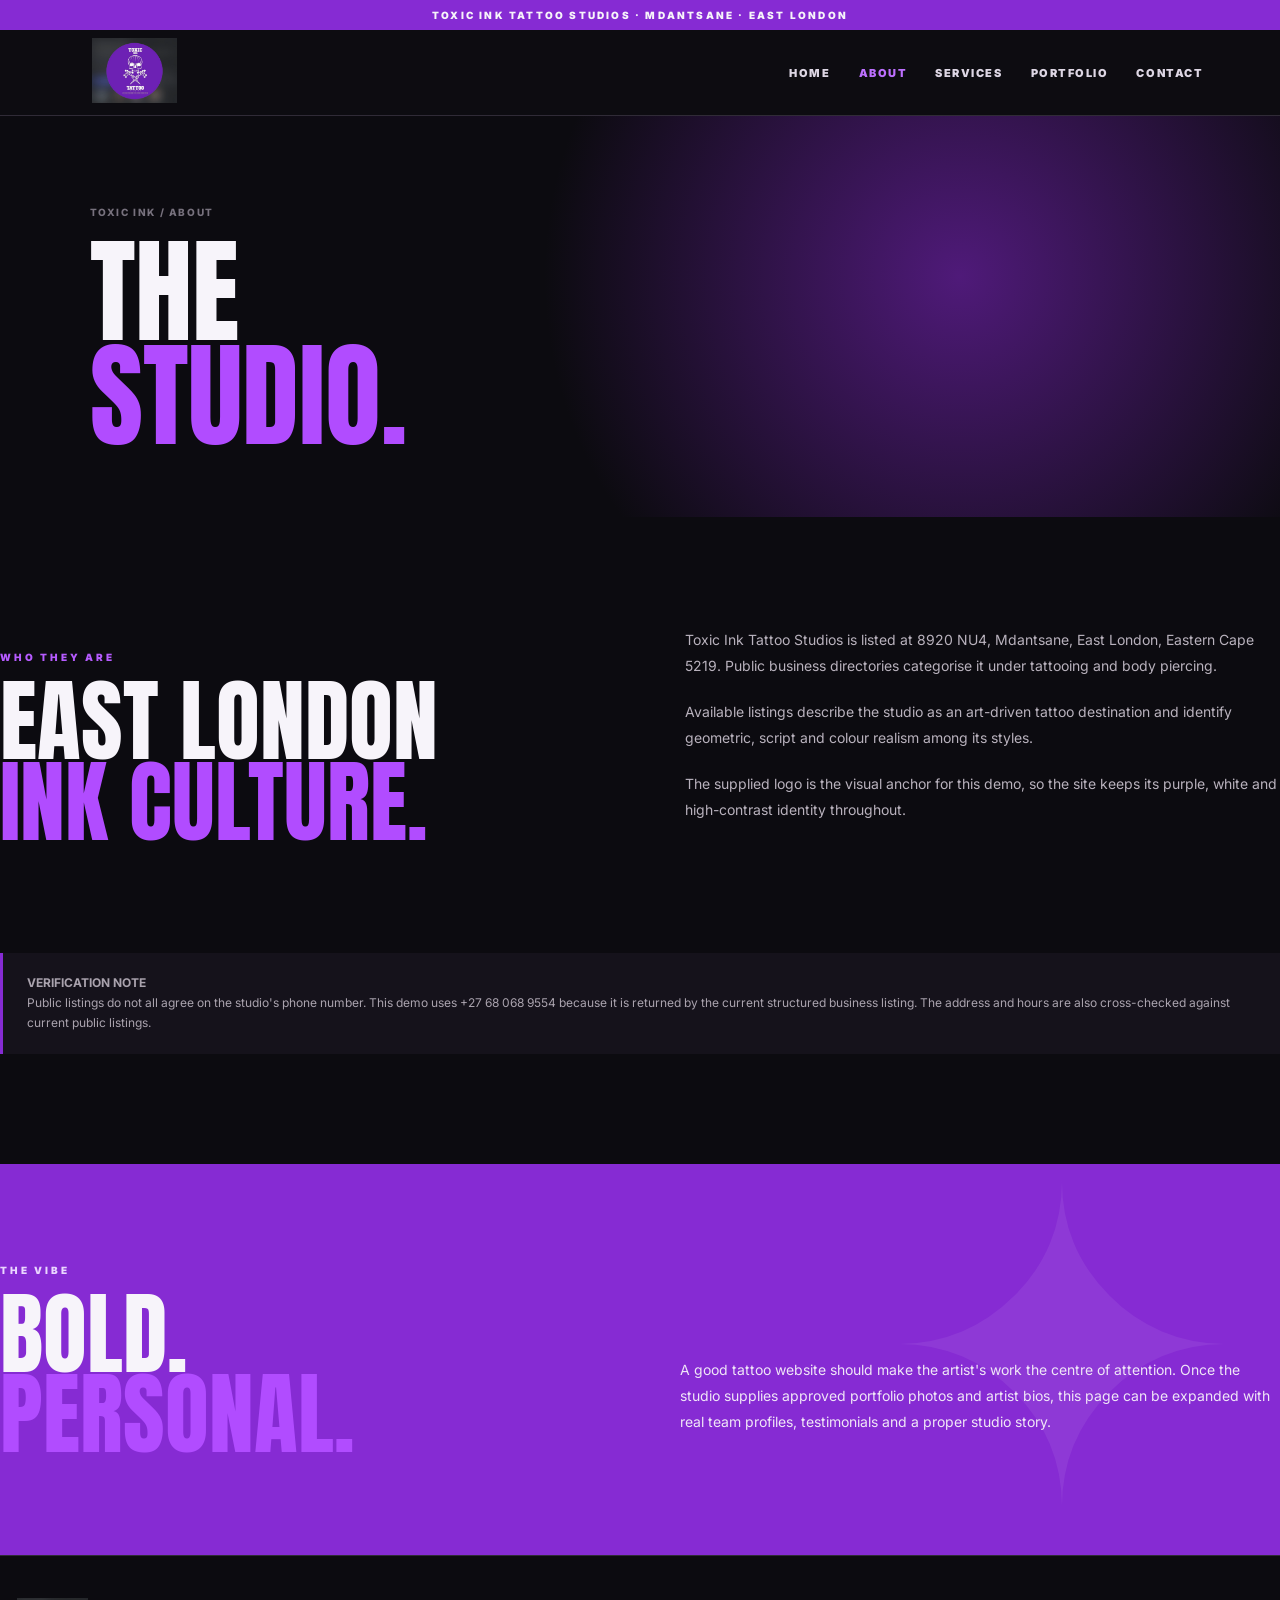
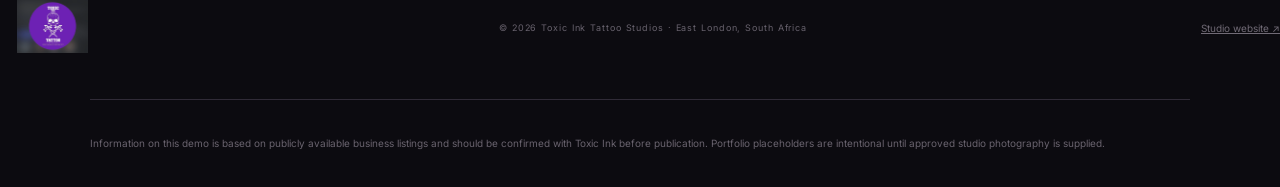
==== about.html @ 0ed1e1fa "Add files via upload" ====
<!doctype html><html lang="en"><head><meta charset="utf-8"><meta name="viewport" content="width=device-width,initial-scale=1"><title>Toxic Ink Tattoo Studios — About</title><meta name="description" content="Toxic Ink Tattoo Studios in Mdantsane, East London, Eastern Cape."><link rel="stylesheet" href="style.css"></head><body>
<div class="topbar">TOXIC INK TATTOO STUDIOS · MDANTSANE · EAST LONDON</div>
<header class="nav"><a href="index.html"><img class="logo" src="assets/toxic-ink-logo.png" alt="Toxic Ink Tattoo Studios"></a><button class="menu" aria-label="Menu">☰</button><nav class="navlinks"><a class="" href="index.html">HOME</a>
<a class="active" href="about.html">ABOUT</a>
<a class="" href="services.html">SERVICES</a>
<a class="" href="portfolio.html">PORTFOLIO</a>
<a class="" href="contact.html">CONTACT</a></nav></header>
<main>
<section class="page-head"><div class="container"><div class="breadcrumbs">TOXIC INK / ABOUT</div><h1 class="title">THE<br><em>STUDIO.</em></h1></div></section>
<section class="section"><div class="split"><div><p class="eyebrow">WHO THEY ARE</p><h2 class="title">EAST LONDON<br><em>INK CULTURE.</em></h2></div><div class="copy"><p>Toxic Ink Tattoo Studios is listed at 8920 NU4, Mdantsane, East London, Eastern Cape 5219. Public business directories categorise it under tattooing and body piercing.</p><p>Available listings describe the studio as an art-driven tattoo destination and identify geometric, script and colour realism among its styles.</p><p>The supplied logo is the visual anchor for this demo, so the site keeps its purple, white and high-contrast identity throughout.</p></div></div></section>
<section class="section" style="padding-top:0"><div class="note"><strong>VERIFICATION NOTE</strong><br>Public listings do not all agree on the studio's phone number. This demo uses +27 68 068 9554 because it is returned by the current structured business listing. The address and hours are also cross-checked against current public listings.</div></section>
<section class="feature"><div class="feature-inner"><div><p class="eyebrow">THE VIBE</p><h2 class="title">BOLD.<br><em>PERSONAL.</em></h2></div><div class="copy"><p>A good tattoo website should make the artist's work the centre of attention. Once the studio supplies approved portfolio photos and artist bios, this page can be expanded with real team profiles, testimonials and a proper studio story.</p></div></div></section>
</main>
<footer class="footer"><a href="index.html"><img src="assets/toxic-ink-logo.png" alt="Toxic Ink Tattoo Studios"></a><p>© 2026 Toxic Ink Tattoo Studios · East London, South Africa</p><a class="small" href="https://toxicinktattoostudios.com/" target="_blank" rel="noopener">Studio website ↗</a></footer>
<div class="container legal">Information on this demo is based on publicly available business listings and should be confirmed with Toxic Ink before publication. Portfolio placeholders are intentional until approved studio photography is supplied.</div>
<script>const b=document.querySelector('.menu'),n=document.querySelector('.navlinks');b.addEventListener('click',()=>n.classList.toggle('open'));</script>
</body></html>
---- style.css ----
@import url('https://fonts.googleapis.com/css2?family=Anton&family=Inter:wght@400;500;600;700;800;900&display=swap');
:root{--bg:#0c0b10;--panel:#15131b;--panel2:#1b1822;--purple:#862bd3;--bright:#b14cff;--white:#f7f4fa;--muted:#a29ca9;--line:#302b37}
*{box-sizing:border-box}html{scroll-behavior:smooth}body{margin:0;background:var(--bg);color:var(--white);font-family:Inter,Arial,sans-serif}
a{color:inherit}.topbar{background:var(--purple);text-align:center;padding:9px 16px;font-size:10px;font-weight:900;letter-spacing:.22em}.nav{height:86px;background:#0e0d12dd;backdrop-filter:blur(14px);border-bottom:1px solid var(--line);display:flex;align-items:center;justify-content:space-between;padding:0 6vw;position:sticky;top:0;z-index:50}.logo{width:115px;height:65px;object-fit:contain}.navlinks{display:flex;gap:28px}.navlinks a{text-decoration:none;font-size:11px;font-weight:900;letter-spacing:.14em;color:#ddd6e4}.navlinks a:hover,.navlinks a.active{color:#bd70ff}.menu{display:none;background:none;border:0;color:#fff;font-size:25px}
.container{width:min(1160px,86vw);margin:auto}.hero{min-height:700px;display:grid;grid-template-columns:1.05fr .95fr;align-items:center;gap:50px;background:radial-gradient(circle at 85% 50%,#7022b9 0,#24122f 26%,transparent 55%)}.eyebrow{color:#b65bff;font-size:10px;font-weight:900;letter-spacing:.28em;margin:0 0 18px}.display{font-family:Anton,Impact,sans-serif;font-weight:400;font-size:clamp(68px,9vw,132px);line-height:.88;margin:0}.display em,.title em{color:var(--bright);font-style:normal}.lead{max-width:620px;color:#c0bac5;line-height:1.8;font-size:15px;margin:28px 0}.buttons{display:flex;gap:12px;flex-wrap:wrap}.btn{display:inline-block;text-decoration:none;padding:15px 20px;border:1px solid #8731d3;font-size:10px;font-weight:900;letter-spacing:.14em}.btn.primary{background:var(--purple)}.btn.primary:hover{background:#a83cf0}.btn.secondary{border-color:#4a4450}.hero-art{display:flex;align-items:center;justify-content:center;position:relative}.hero-art:before{content:"";position:absolute;width:min(500px,42vw);aspect-ratio:1;border-radius:50%;background:#7526c7;box-shadow:0 0 120px #7425c766}.hero-art img{width:min(470px,39vw);position:relative;filter:drop-shadow(0 25px 30px #0009)}.stats{display:flex;gap:28px;flex-wrap:wrap;margin-top:50px}.stat{display:flex;flex-direction:column;gap:5px}.stat b{font-size:11px}.stat span{font-size:10px;color:#807985}.strip{background:#f5f1f7;color:#111014;padding:22px 0;overflow:hidden;white-space:nowrap}.strip-inner{display:flex;justify-content:center;gap:22px;align-items:center;font-size:10px;font-weight:900;letter-spacing:.2em}.strip i{color:var(--purple);font-style:normal}.section{padding:110px 0}.title{font-family:Anton,Impact,sans-serif;font-size:clamp(58px,7vw,95px);line-height:.9;font-weight:400;margin:0}.split{display:grid;grid-template-columns:1fr 1fr;gap:90px;align-items:end}.copy{color:#b9b2bd;line-height:1.85;font-size:14px}.copy p{margin:0 0 20px}.cards{display:grid;grid-template-columns:repeat(3,1fr);gap:16px;margin-top:45px}.card{background:var(--panel);border:1px solid var(--line);padding:28px;min-height:285px;display:flex;flex-direction:column}.card .num{color:#a74be9;font-size:10px;font-weight:900;letter-spacing:.18em}.card h3{font-family:Anton,Impact,sans-serif;font-weight:400;font-size:37px;margin:auto 0 10px}.card p{color:#8f8994;font-size:12px;line-height:1.65;margin:0}.card:hover{border-color:#8e31d8;transform:translateY(-4px);transition:.2s}.feature{padding:100px 0;background:var(--purple);position:relative;overflow:hidden}.feature:after{content:"✦";position:absolute;right:3vw;top:-80px;font-size:430px;color:#fff1}.feature-inner{position:relative;z-index:1;display:grid;grid-template-columns:1fr 1fr;gap:80px;align-items:end}.feature .eyebrow{color:#ead6ff}.feature .copy{color:#f0e6f7}.hours{background:#100e14;padding:32px}.hours h3{font-size:10px;letter-spacing:.2em;color:#b45cff;margin:0 0 22px}.hours-row{display:flex;justify-content:space-between;border-top:1px solid #302b35;padding:15px 0;font-size:12px;gap:20px}.hours-row span{color:#a29ba7}.hours-row b{white-space:nowrap}.small{font-size:10px;color:#716b76;line-height:1.6}.page-head{padding:90px 0 70px;background:radial-gradient(circle at 75% 40%,#4f1a79,transparent 42%)}.page-head .title{font-size:clamp(65px,9vw,120px)}.breadcrumbs{font-size:10px;color:#77717d;font-weight:800;letter-spacing:.16em;margin-bottom:22px}.service-grid{display:grid;grid-template-columns:repeat(2,1fr);gap:18px}.service{background:var(--panel);border:1px solid var(--line);padding:30px;min-height:240px}.service h3{font-family:Anton,Impact,sans-serif;font-weight:400;font-size:42px;margin:0 0 10px}.service p{color:#a39ca7;line-height:1.75;font-size:13px}.note{border-left:3px solid var(--purple);padding:20px 24px;background:#15121b;color:#aaa3ae;font-size:12px;line-height:1.7}.gallery{display:grid;grid-template-columns:repeat(3,1fr);gap:14px}.tile{aspect-ratio:1;background:linear-gradient(145deg,#261832,#111016);border:1px solid var(--line);padding:24px;display:flex;flex-direction:column;justify-content:space-between;overflow:hidden;position:relative}.tile:before{content:"";position:absolute;width:180px;height:180px;border:1px solid #a64bea55;border-radius:50%;right:-50px;bottom:-50px}.tile .tag{font-size:9px;letter-spacing:.18em;color:#a64bea;font-weight:900}.tile h3{font-family:Anton,Impact,sans-serif;font-size:32px;font-weight:400;margin:0}.tile p{font-size:11px;color:#817b86;margin:5px 0 0}.gallery-note{margin-top:24px}.contact-grid{display:grid;grid-template-columns:1fr 1fr;gap:70px}.contact-list{margin-top:30px}.contact-line{display:flex;justify-content:space-between;gap:25px;padding:20px 0;border-bottom:1px solid var(--line);text-decoration:none}.contact-line span{font-size:9px;font-weight:900;letter-spacing:.18em;color:#a74be9}.contact-line strong{font-size:12px;text-align:right;line-height:1.6}.form{background:var(--panel);border:1px solid var(--line);padding:30px}.form label{display:block;font-size:9px;font-weight:900;letter-spacing:.15em;color:#9e96a5;margin:0 0 8px}.form input,.form textarea,.form select{width:100%;padding:14px;background:#0f0e13;border:1px solid #37313c;color:#fff;margin-bottom:18px;font:inherit;font-size:12px}.form textarea{min-height:130px;resize:vertical}.form button{width:100%;cursor:pointer}.map{margin-top:35px;border:1px solid var(--line);height:300px;background:#15131a;display:flex;align-items:center;justify-content:center;text-align:center;padding:25px}.map a{color:#b65bff;font-weight:800}.footer{border-top:1px solid var(--line);padding:42px 0;display:flex;justify-content:space-between;align-items:center;gap:30px}.footer img{width:105px;height:55px;object-fit:contain}.footer p{font-size:9px;color:#68626d;letter-spacing:.1em}.legal{padding:35px 0;color:#69636e;font-size:10px;line-height:1.7;border-top:1px solid var(--line)}
@media(max-width:800px){.nav{height:72px}.menu{display:block}.navlinks{display:none;position:absolute;top:72px;left:0;right:0;background:#0e0d12;padding:22px 7vw;flex-direction:column;gap:18px;border-bottom:1px solid var(--line)}.navlinks.open{display:flex}.hero{grid-template-columns:1fr;min-height:650px;padding:75px 0}.hero-art{display:none}.split,.feature-inner,.contact-grid{grid-template-columns:1fr;gap:42px}.cards,.service-grid{grid-template-columns:1fr}.gallery{grid-template-columns:1fr 1fr}.section{padding:80px 0}.page-head{padding:65px 0 50px}.footer{flex-direction:column;align-items:flex-start}}
@media(max-width:480px){.gallery{grid-template-columns:1fr}.strip-inner{justify-content:flex-start;padding-left:20px}.stats{gap:18px}}
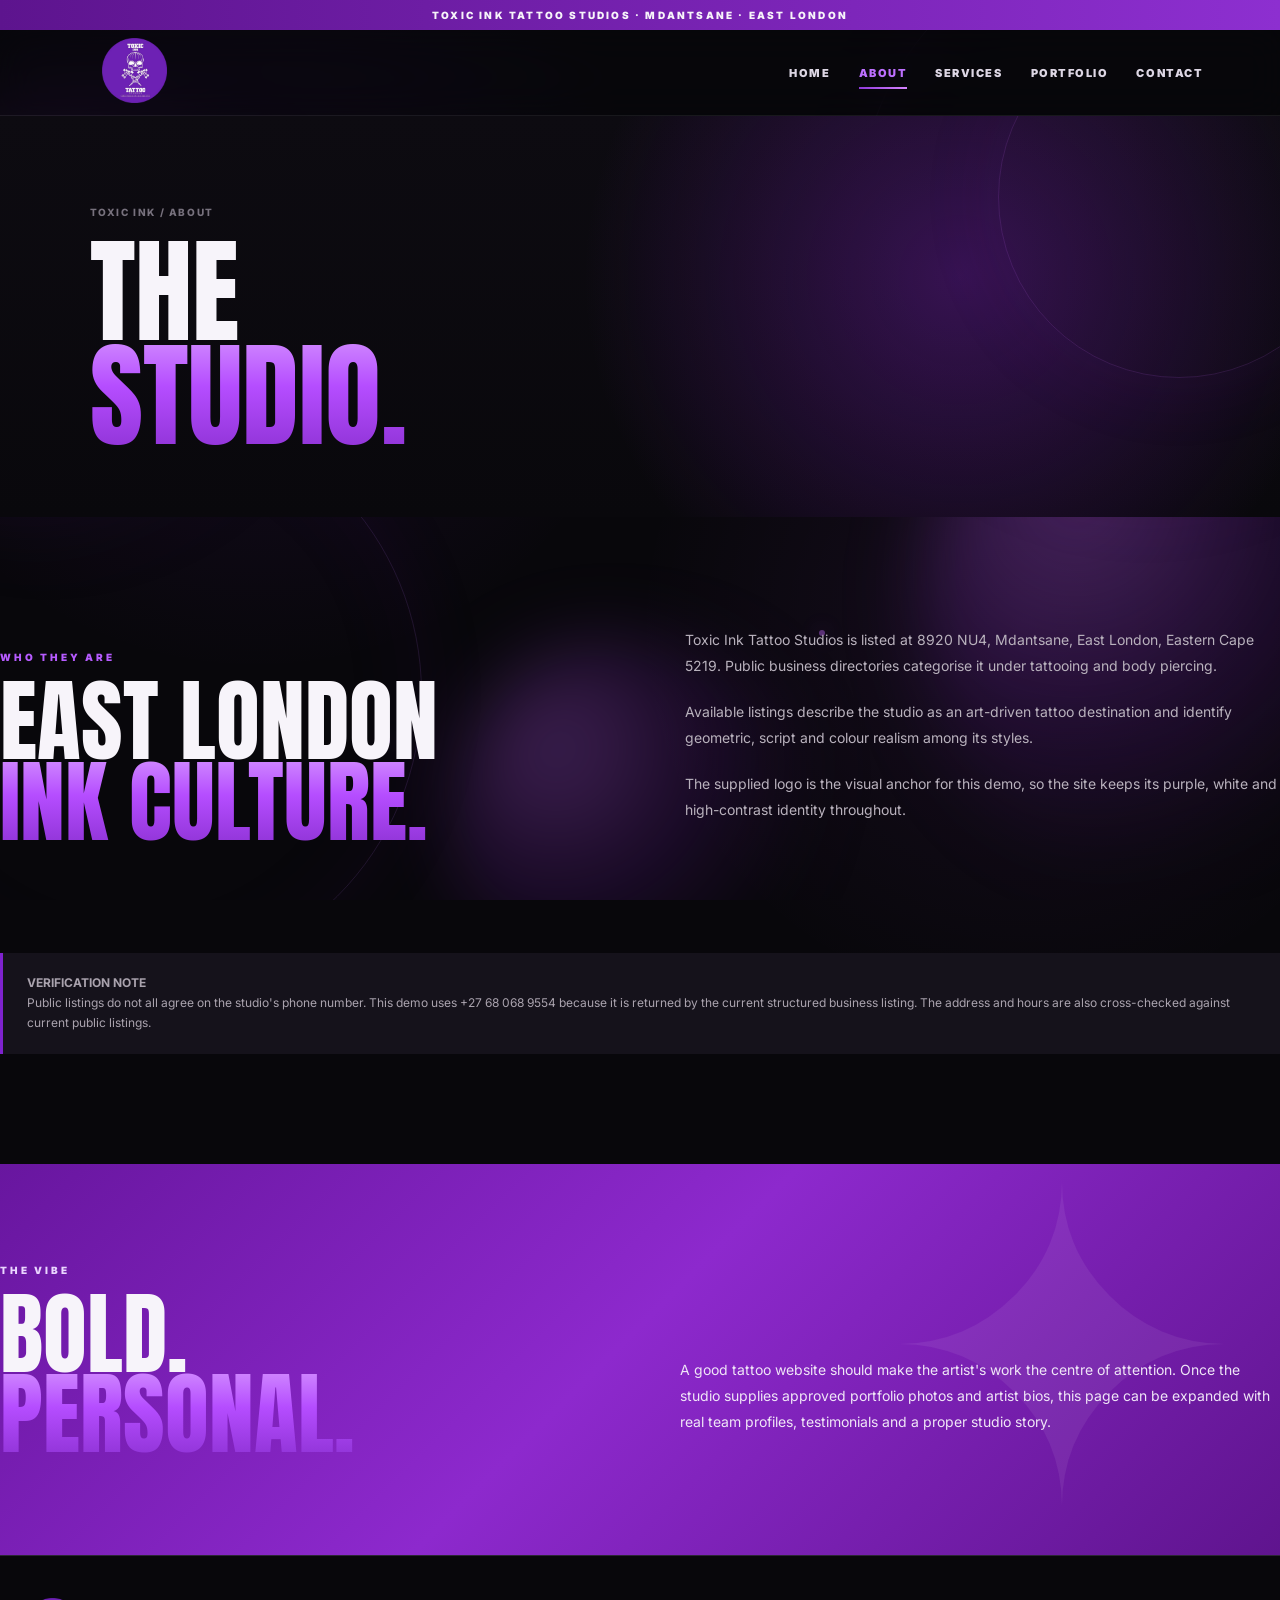
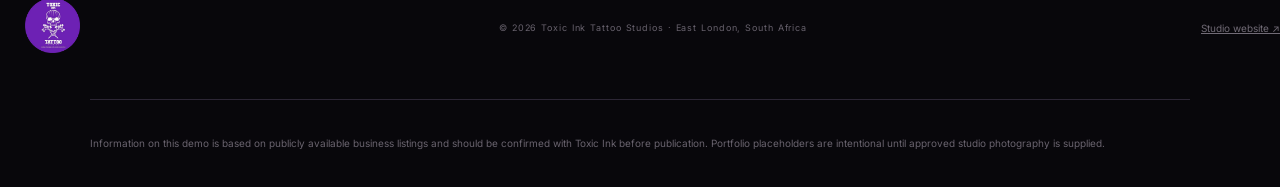
==== commit 5058045c: "Add files via upload" ====
--- a/about.html
+++ b/about.html
@@ -1,4 +1,4 @@
-<!doctype html><html lang="en"><head><meta charset="utf-8"><meta name="viewport" content="width=device-width,initial-scale=1"><title>Toxic Ink Tattoo Studios — About</title><meta name="description" content="Toxic Ink Tattoo Studios in Mdantsane, East London, Eastern Cape."><link rel="stylesheet" href="style.css"></head><body>
+<!doctype html><html lang="en"><head><meta charset="utf-8"><meta name="viewport" content="width=device-width,initial-scale=1"><title>Toxic Ink Tattoo Studios — About</title><meta name="description" content="Toxic Ink Tattoo Studios in Mdantsane, East London, Eastern Cape."><link rel="stylesheet" href="style.css"></head><body><div class="ink-bg" aria-hidden="true"><div class="ink-blob one"></div><div class="ink-blob two"></div><div class="ink-blob three"></div><div class="ink-ring a"></div><div class="ink-ring b"></div><span class="ink-speck s1"></span><span class="ink-speck s2"></span><span class="ink-speck s3"></span><span class="ink-speck s4"></span><span class="ink-speck s5"></span></div><div class="ink-cursor" aria-hidden="true"></div>
 <div class="topbar">TOXIC INK TATTOO STUDIOS · MDANTSANE · EAST LONDON</div>
 <header class="nav"><a href="index.html"><img class="logo" src="assets/toxic-ink-logo.png" alt="Toxic Ink Tattoo Studios"></a><button class="menu" aria-label="Menu">☰</button><nav class="navlinks"><a class="" href="index.html">HOME</a>
 <a class="active" href="about.html">ABOUT</a>
@@ -13,5 +13,9 @@
 </main>
 <footer class="footer"><a href="index.html"><img src="assets/toxic-ink-logo.png" alt="Toxic Ink Tattoo Studios"></a><p>© 2026 Toxic Ink Tattoo Studios · East London, South Africa</p><a class="small" href="https://toxicinktattoostudios.com/" target="_blank" rel="noopener">Studio website ↗</a></footer>
 <div class="container legal">Information on this demo is based on publicly available business listings and should be confirmed with Toxic Ink before publication. Portfolio placeholders are intentional until approved studio photography is supplied.</div>
-<script>const b=document.querySelector('.menu'),n=document.querySelector('.navlinks');b.addEventListener('click',()=>n.classList.toggle('open'));</script>
-</body></html>+
+<script>
+const menuBtn=document.querySelector('.menu'),navMenu=document.querySelector('.navlinks');if(menuBtn&&navMenu)menuBtn.addEventListener('click',()=>navMenu.classList.toggle('open'));
+const revealEls=[...document.querySelectorAll('.section,.card,.service,.tile,.hours,.form,.contact-line')];revealEls.forEach(el=>el.classList.add('reveal'));const io=new IntersectionObserver(es=>es.forEach(e=>{if(e.isIntersecting){e.target.classList.add('visible');io.unobserve(e.target)}}),{threshold:.12});revealEls.forEach(el=>io.observe(el));
+const glow=document.querySelector('.ink-cursor');if(glow){window.addEventListener('mousemove',e=>{glow.style.opacity='.55';glow.style.left=e.clientX+'px';glow.style.top=e.clientY+'px'});document.addEventListener('mouseleave',()=>glow.style.opacity='0')}
+</script></body></html>
--- a/style.css
+++ b/style.css
@@ -6,3 +6,35 @@
 .container{width:min(1160px,86vw);margin:auto}.hero{min-height:700px;display:grid;grid-template-columns:1.05fr .95fr;align-items:center;gap:50px;background:radial-gradient(circle at 85% 50%,#7022b9 0,#24122f 26%,transparent 55%)}.eyebrow{color:#b65bff;font-size:10px;font-weight:900;letter-spacing:.28em;margin:0 0 18px}.display{font-family:Anton,Impact,sans-serif;font-weight:400;font-size:clamp(68px,9vw,132px);line-height:.88;margin:0}.display em,.title em{color:var(--bright);font-style:normal}.lead{max-width:620px;color:#c0bac5;line-height:1.8;font-size:15px;margin:28px 0}.buttons{display:flex;gap:12px;flex-wrap:wrap}.btn{display:inline-block;text-decoration:none;padding:15px 20px;border:1px solid #8731d3;font-size:10px;font-weight:900;letter-spacing:.14em}.btn.primary{background:var(--purple)}.btn.primary:hover{background:#a83cf0}.btn.secondary{border-color:#4a4450}.hero-art{display:flex;align-items:center;justify-content:center;position:relative}.hero-art:before{content:"";position:absolute;width:min(500px,42vw);aspect-ratio:1;border-radius:50%;background:#7526c7;box-shadow:0 0 120px #7425c766}.hero-art img{width:min(470px,39vw);position:relative;filter:drop-shadow(0 25px 30px #0009)}.stats{display:flex;gap:28px;flex-wrap:wrap;margin-top:50px}.stat{display:flex;flex-direction:column;gap:5px}.stat b{font-size:11px}.stat span{font-size:10px;color:#807985}.strip{background:#f5f1f7;color:#111014;padding:22px 0;overflow:hidden;white-space:nowrap}.strip-inner{display:flex;justify-content:center;gap:22px;align-items:center;font-size:10px;font-weight:900;letter-spacing:.2em}.strip i{color:var(--purple);font-style:normal}.section{padding:110px 0}.title{font-family:Anton,Impact,sans-serif;font-size:clamp(58px,7vw,95px);line-height:.9;font-weight:400;margin:0}.split{display:grid;grid-template-columns:1fr 1fr;gap:90px;align-items:end}.copy{color:#b9b2bd;line-height:1.85;font-size:14px}.copy p{margin:0 0 20px}.cards{display:grid;grid-template-columns:repeat(3,1fr);gap:16px;margin-top:45px}.card{background:var(--panel);border:1px solid var(--line);padding:28px;min-height:285px;display:flex;flex-direction:column}.card .num{color:#a74be9;font-size:10px;font-weight:900;letter-spacing:.18em}.card h3{font-family:Anton,Impact,sans-serif;font-weight:400;font-size:37px;margin:auto 0 10px}.card p{color:#8f8994;font-size:12px;line-height:1.65;margin:0}.card:hover{border-color:#8e31d8;transform:translateY(-4px);transition:.2s}.feature{padding:100px 0;background:var(--purple);position:relative;overflow:hidden}.feature:after{content:"✦";position:absolute;right:3vw;top:-80px;font-size:430px;color:#fff1}.feature-inner{position:relative;z-index:1;display:grid;grid-template-columns:1fr 1fr;gap:80px;align-items:end}.feature .eyebrow{color:#ead6ff}.feature .copy{color:#f0e6f7}.hours{background:#100e14;padding:32px}.hours h3{font-size:10px;letter-spacing:.2em;color:#b45cff;margin:0 0 22px}.hours-row{display:flex;justify-content:space-between;border-top:1px solid #302b35;padding:15px 0;font-size:12px;gap:20px}.hours-row span{color:#a29ba7}.hours-row b{white-space:nowrap}.small{font-size:10px;color:#716b76;line-height:1.6}.page-head{padding:90px 0 70px;background:radial-gradient(circle at 75% 40%,#4f1a79,transparent 42%)}.page-head .title{font-size:clamp(65px,9vw,120px)}.breadcrumbs{font-size:10px;color:#77717d;font-weight:800;letter-spacing:.16em;margin-bottom:22px}.service-grid{display:grid;grid-template-columns:repeat(2,1fr);gap:18px}.service{background:var(--panel);border:1px solid var(--line);padding:30px;min-height:240px}.service h3{font-family:Anton,Impact,sans-serif;font-weight:400;font-size:42px;margin:0 0 10px}.service p{color:#a39ca7;line-height:1.75;font-size:13px}.note{border-left:3px solid var(--purple);padding:20px 24px;background:#15121b;color:#aaa3ae;font-size:12px;line-height:1.7}.gallery{display:grid;grid-template-columns:repeat(3,1fr);gap:14px}.tile{aspect-ratio:1;background:linear-gradient(145deg,#261832,#111016);border:1px solid var(--line);padding:24px;display:flex;flex-direction:column;justify-content:space-between;overflow:hidden;position:relative}.tile:before{content:"";position:absolute;width:180px;height:180px;border:1px solid #a64bea55;border-radius:50%;right:-50px;bottom:-50px}.tile .tag{font-size:9px;letter-spacing:.18em;color:#a64bea;font-weight:900}.tile h3{font-family:Anton,Impact,sans-serif;font-size:32px;font-weight:400;margin:0}.tile p{font-size:11px;color:#817b86;margin:5px 0 0}.gallery-note{margin-top:24px}.contact-grid{display:grid;grid-template-columns:1fr 1fr;gap:70px}.contact-list{margin-top:30px}.contact-line{display:flex;justify-content:space-between;gap:25px;padding:20px 0;border-bottom:1px solid var(--line);text-decoration:none}.contact-line span{font-size:9px;font-weight:900;letter-spacing:.18em;color:#a74be9}.contact-line strong{font-size:12px;text-align:right;line-height:1.6}.form{background:var(--panel);border:1px solid var(--line);padding:30px}.form label{display:block;font-size:9px;font-weight:900;letter-spacing:.15em;color:#9e96a5;margin:0 0 8px}.form input,.form textarea,.form select{width:100%;padding:14px;background:#0f0e13;border:1px solid #37313c;color:#fff;margin-bottom:18px;font:inherit;font-size:12px}.form textarea{min-height:130px;resize:vertical}.form button{width:100%;cursor:pointer}.map{margin-top:35px;border:1px solid var(--line);height:300px;background:#15131a;display:flex;align-items:center;justify-content:center;text-align:center;padding:25px}.map a{color:#b65bff;font-weight:800}.footer{border-top:1px solid var(--line);padding:42px 0;display:flex;justify-content:space-between;align-items:center;gap:30px}.footer img{width:105px;height:55px;object-fit:contain}.footer p{font-size:9px;color:#68626d;letter-spacing:.1em}.legal{padding:35px 0;color:#69636e;font-size:10px;line-height:1.7;border-top:1px solid var(--line)}
 @media(max-width:800px){.nav{height:72px}.menu{display:block}.navlinks{display:none;position:absolute;top:72px;left:0;right:0;background:#0e0d12;padding:22px 7vw;flex-direction:column;gap:18px;border-bottom:1px solid var(--line)}.navlinks.open{display:flex}.hero{grid-template-columns:1fr;min-height:650px;padding:75px 0}.hero-art{display:none}.split,.feature-inner,.contact-grid{grid-template-columns:1fr;gap:42px}.cards,.service-grid{grid-template-columns:1fr}.gallery{grid-template-columns:1fr 1fr}.section{padding:80px 0}.page-head{padding:65px 0 50px}.footer{flex-direction:column;align-items:flex-start}}
 @media(max-width:480px){.gallery{grid-template-columns:1fr}.strip-inner{justify-content:flex-start;padding-left:20px}.stats{gap:18px}}
+
+/* ===== MODERN / ANIMATED UPGRADE ===== */
+:root{--bg:#08070b;--panel:#111016;--purple:#7e22ce;--bright:#c263ff;--line:#2c2635}
+body{position:relative;overflow-x:hidden;background:
+radial-gradient(circle at 20% 15%,rgba(129,38,209,.12),transparent 22%),
+radial-gradient(circle at 80% 35%,rgba(188,75,255,.08),transparent 25%),#08070b}
+.ink-bg{position:fixed;inset:0;z-index:-5;overflow:hidden;pointer-events:none}
+.ink-blob{position:absolute;border-radius:45% 55% 60% 40%/50% 40% 60% 50%;filter:blur(34px);opacity:.32;mix-blend-mode:screen;
+background:radial-gradient(circle at 30% 30%,rgba(195,93,255,.9),rgba(103,22,163,.55) 42%,rgba(28,7,40,.05) 72%);
+animation:inkFloat 20s ease-in-out infinite alternate}
+.ink-blob.one{width:430px;height:430px;left:-120px;top:12vh;animation-duration:22s}.ink-blob.two{width:520px;height:520px;right:-160px;top:38vh;animation-duration:27s;animation-delay:-8s}.ink-blob.three{width:360px;height:360px;left:35vw;bottom:-100px;animation-duration:24s;animation-delay:-12s}
+.ink-ring{position:absolute;width:45vw;height:45vw;min-width:420px;min-height:420px;border-radius:50%;border:1px solid rgba(183,98,255,.14);box-shadow:0 0 80px rgba(114,30,170,.07),inset 0 0 90px rgba(116,29,167,.05);animation:inkSpin 40s linear infinite}
+.ink-ring.a{left:-12vw;top:45vh}.ink-ring.b{right:-12vw;top:-8vh;animation-direction:reverse;animation-duration:47s}
+.ink-speck{position:absolute;width:6px;height:6px;border-radius:50%;background:rgba(195,102,255,.42);box-shadow:0 0 20px rgba(185,85,255,.45);animation:speck 8s ease-in-out infinite}
+.ink-speck.s1{left:18%;top:26%;animation-delay:-2s}.ink-speck.s2{left:72%;top:18%;animation-delay:-5s}.ink-speck.s3{left:64%;top:70%;animation-delay:-1s}.ink-speck.s4{left:30%;top:82%;animation-delay:-6s}.ink-speck.s5{left:88%;top:54%;animation-delay:-3s}
+@keyframes inkFloat{0%{transform:translate3d(0,0,0) scale(1) rotate(0)}35%{transform:translate3d(80px,-40px,0) scale(1.12) rotate(12deg)}70%{transform:translate3d(-20px,70px,0) scale(.96) rotate(-8deg)}100%{transform:translate3d(90px,30px,0) scale(1.16) rotate(14deg)}}@keyframes inkSpin{to{transform:rotate(360deg)}}@keyframes speck{0%,100%{transform:translateY(0) scale(.7);opacity:.2}50%{transform:translateY(-28px) scale(1.15);opacity:.75}}
+.nav{background:rgba(8,7,11,.62);backdrop-filter:blur(18px) saturate(135%);-webkit-backdrop-filter:blur(18px) saturate(135%);border-bottom:1px solid rgba(255,255,255,.07)}
+.topbar{background:linear-gradient(90deg,#5d148e,#8d2fd0,#5d148e);background-size:200% 100%;animation:barMove 12s linear infinite}@keyframes barMove{to{background-position:200% 0}}
+.navlinks a{position:relative}.navlinks a:after{content:"";position:absolute;left:0;right:100%;bottom:-9px;height:2px;background:linear-gradient(90deg,#8f39da,#d685ff);transition:.25s ease}.navlinks a:hover:after,.navlinks a.active:after{right:0}
+.hero{min-height:760px;position:relative;background:linear-gradient(90deg,rgba(8,7,11,.96),rgba(8,7,11,.72) 52%,rgba(8,7,11,.16))}
+.hero:after{content:"";position:absolute;right:5%;top:13%;width:300px;height:300px;border-radius:50%;background:radial-gradient(circle,rgba(174,74,245,.22),transparent 68%);filter:blur(10px);animation:pulseAura 5s ease-in-out infinite;pointer-events:none}
+@keyframes pulseAura{0%,100%{transform:scale(.9);opacity:.45}50%{transform:scale(1.12);opacity:.9}}
+.display{letter-spacing:.015em;text-shadow:0 8px 40px rgba(0,0,0,.42)}.display em,.title em{background:linear-gradient(180deg,#e1adff 0%,#b54dff 45%,#7f28c4 100%);-webkit-background-clip:text;color:transparent}
+.hero-art:before{background:radial-gradient(circle at 45% 45%,rgba(183,86,255,.95),rgba(116,35,184,.78) 45%,rgba(55,16,85,.2) 72%);box-shadow:0 0 90px rgba(150,51,225,.25),0 0 180px rgba(115,36,180,.14);animation:logoAura 7s ease-in-out infinite}.hero-art img{filter:drop-shadow(0 30px 40px #000b);animation:logoFloat 6s ease-in-out infinite}
+@keyframes logoFloat{0%,100%{transform:translateY(0)}50%{transform:translateY(-16px)}}@keyframes logoAura{0%,100%{transform:scale(.96)}50%{transform:scale(1.04)}}
+.card,.service,.form,.hours,.tile{background:linear-gradient(180deg,rgba(23,19,31,.82),rgba(14,12,18,.9));border:1px solid rgba(255,255,255,.07);box-shadow:0 20px 70px rgba(0,0,0,.18);backdrop-filter:blur(10px)}.card{position:relative;overflow:hidden}.card:after{content:"";position:absolute;width:150px;height:150px;right:-55px;top:-55px;border-radius:50%;background:radial-gradient(circle,rgba(166,70,235,.18),transparent 70%)}.card:hover{transform:translateY(-8px) scale(1.01);box-shadow:0 26px 80px rgba(100,22,150,.18)}
+.btn{border-radius:999px;padding:15px 24px;transition:.25s ease}.btn.primary{background:linear-gradient(90deg,#7b23c8,#a83ee8);box-shadow:0 12px 30px rgba(126,34,206,.24)}.btn:hover{transform:translateY(-2px)}
+.feature{background:linear-gradient(135deg,#68169f 0%,#8d29cd 48%,#5f148e 100%)}.strip-inner{animation:stripSlide 22s ease-in-out infinite}@keyframes stripSlide{0%,100%{transform:translateX(0)}50%{transform:translateX(-45px)}}
+.page-head{position:relative;overflow:hidden;background:radial-gradient(circle at 75% 40%,rgba(114,30,174,.42),transparent 38%),linear-gradient(180deg,#0d0b11,#09080c)}.page-head:after{content:"";position:absolute;right:-80px;top:-100px;width:360px;height:360px;border-radius:50%;border:1px solid rgba(194,99,255,.14);box-shadow:0 0 90px rgba(136,37,200,.08)}
+.reveal{opacity:0;transform:translateY(24px);transition:opacity .8s ease,transform .8s ease}.reveal.visible{opacity:1;transform:none}
+.ink-cursor{position:fixed;width:20px;height:20px;border-radius:50%;pointer-events:none;z-index:9999;background:radial-gradient(circle,rgba(211,139,255,.75),rgba(141,44,210,.12) 60%,transparent 70%);filter:blur(1px);opacity:0;transform:translate(-50%,-50%);transition:opacity .2s}
+@media(pointer:coarse){.ink-cursor{display:none}}@media(max-width:800px){.hero{min-height:690px}.ink-blob{filter:blur(45px);opacity:.2}}@media(prefers-reduced-motion:reduce){*,*:before,*:after{animation-duration:.001ms!important;animation-iteration-count:1!important;scroll-behavior:auto!important}.reveal{opacity:1;transform:none}}
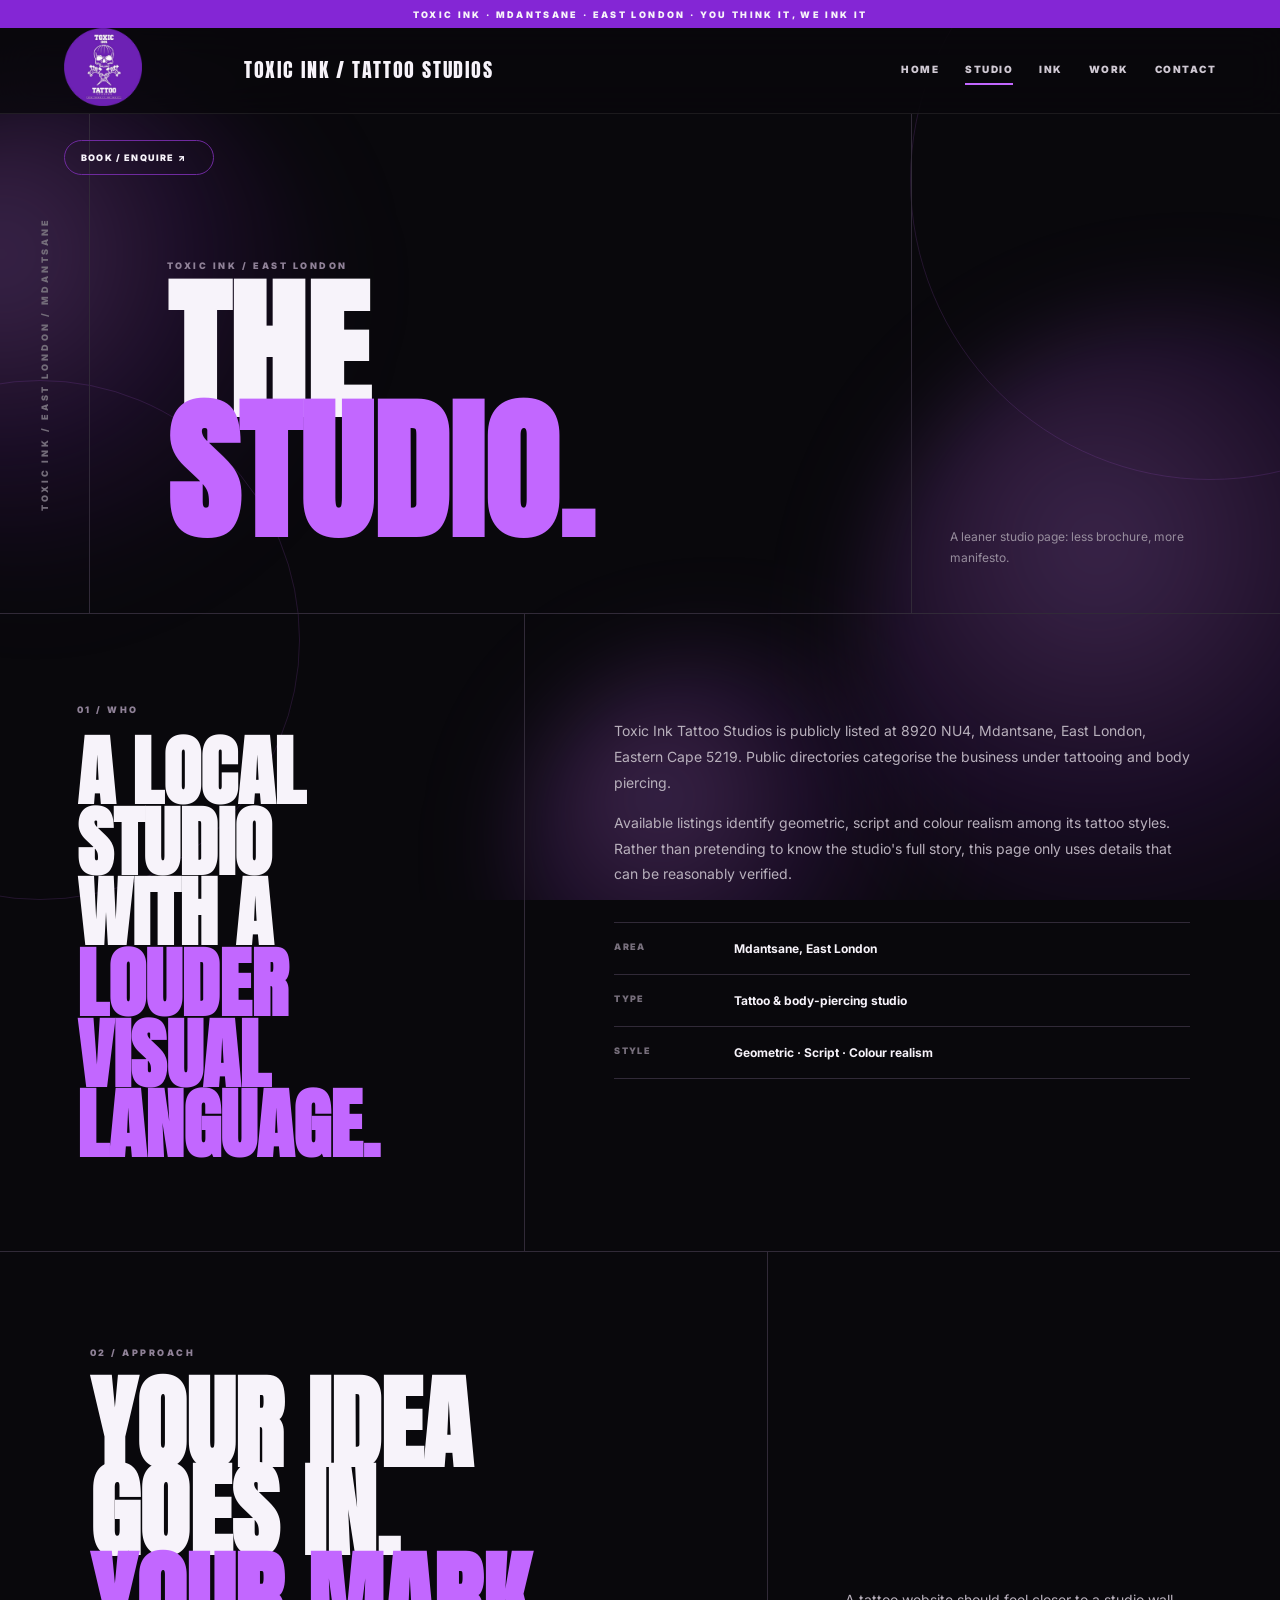
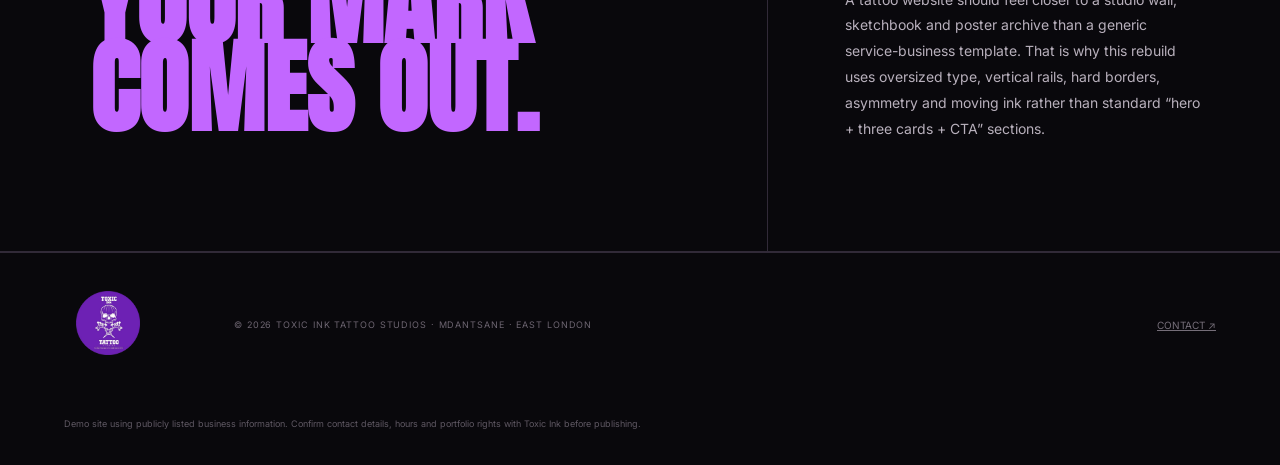
==== commit 72f1ea01: "Add files via upload" ====
--- a/about.html
+++ b/about.html
@@ -1,21 +1,17 @@
-<!doctype html><html lang="en"><head><meta charset="utf-8"><meta name="viewport" content="width=device-width,initial-scale=1"><title>Toxic Ink Tattoo Studios — About</title><meta name="description" content="Toxic Ink Tattoo Studios in Mdantsane, East London, Eastern Cape."><link rel="stylesheet" href="style.css"></head><body><div class="ink-bg" aria-hidden="true"><div class="ink-blob one"></div><div class="ink-blob two"></div><div class="ink-blob three"></div><div class="ink-ring a"></div><div class="ink-ring b"></div><span class="ink-speck s1"></span><span class="ink-speck s2"></span><span class="ink-speck s3"></span><span class="ink-speck s4"></span><span class="ink-speck s5"></span></div><div class="ink-cursor" aria-hidden="true"></div>
-<div class="topbar">TOXIC INK TATTOO STUDIOS · MDANTSANE · EAST LONDON</div>
-<header class="nav"><a href="index.html"><img class="logo" src="assets/toxic-ink-logo.png" alt="Toxic Ink Tattoo Studios"></a><button class="menu" aria-label="Menu">☰</button><nav class="navlinks"><a class="" href="index.html">HOME</a>
-<a class="active" href="about.html">ABOUT</a>
-<a class="" href="services.html">SERVICES</a>
-<a class="" href="portfolio.html">PORTFOLIO</a>
-<a class="" href="contact.html">CONTACT</a></nav></header>
-<main>
-<section class="page-head"><div class="container"><div class="breadcrumbs">TOXIC INK / ABOUT</div><h1 class="title">THE<br><em>STUDIO.</em></h1></div></section>
-<section class="section"><div class="split"><div><p class="eyebrow">WHO THEY ARE</p><h2 class="title">EAST LONDON<br><em>INK CULTURE.</em></h2></div><div class="copy"><p>Toxic Ink Tattoo Studios is listed at 8920 NU4, Mdantsane, East London, Eastern Cape 5219. Public business directories categorise it under tattooing and body piercing.</p><p>Available listings describe the studio as an art-driven tattoo destination and identify geometric, script and colour realism among its styles.</p><p>The supplied logo is the visual anchor for this demo, so the site keeps its purple, white and high-contrast identity throughout.</p></div></div></section>
-<section class="section" style="padding-top:0"><div class="note"><strong>VERIFICATION NOTE</strong><br>Public listings do not all agree on the studio's phone number. This demo uses +27 68 068 9554 because it is returned by the current structured business listing. The address and hours are also cross-checked against current public listings.</div></section>
-<section class="feature"><div class="feature-inner"><div><p class="eyebrow">THE VIBE</p><h2 class="title">BOLD.<br><em>PERSONAL.</em></h2></div><div class="copy"><p>A good tattoo website should make the artist's work the centre of attention. Once the studio supplies approved portfolio photos and artist bios, this page can be expanded with real team profiles, testimonials and a proper studio story.</p></div></div></section>
-</main>
-<footer class="footer"><a href="index.html"><img src="assets/toxic-ink-logo.png" alt="Toxic Ink Tattoo Studios"></a><p>© 2026 Toxic Ink Tattoo Studios · East London, South Africa</p><a class="small" href="https://toxicinktattoostudios.com/" target="_blank" rel="noopener">Studio website ↗</a></footer>
-<div class="container legal">Information on this demo is based on publicly available business listings and should be confirmed with Toxic Ink before publication. Portfolio placeholders are intentional until approved studio photography is supplied.</div>
-
-<script>
-const menuBtn=document.querySelector('.menu'),navMenu=document.querySelector('.navlinks');if(menuBtn&&navMenu)menuBtn.addEventListener('click',()=>navMenu.classList.toggle('open'));
-const revealEls=[...document.querySelectorAll('.section,.card,.service,.tile,.hours,.form,.contact-line')];revealEls.forEach(el=>el.classList.add('reveal'));const io=new IntersectionObserver(es=>es.forEach(e=>{if(e.isIntersecting){e.target.classList.add('visible');io.unobserve(e.target)}}),{threshold:.12});revealEls.forEach(el=>io.observe(el));
-const glow=document.querySelector('.ink-cursor');if(glow){window.addEventListener('mousemove',e=>{glow.style.opacity='.55';glow.style.left=e.clientX+'px';glow.style.top=e.clientY+'px'});document.addEventListener('mouseleave',()=>glow.style.opacity='0')}
+<!doctype html><html lang="en"><head><meta charset="utf-8"><meta name="viewport" content="width=device-width,initial-scale=1"><title>Toxic Ink — Studio</title><link rel="stylesheet" href="style.css"></head><body><div class="ink-field" aria-hidden="true"><div class="ink-cloud a"></div><div class="ink-cloud b"></div><div class="ink-cloud c"></div><div class="ink-line one"></div><div class="ink-line two"></div></div><div class="topline">TOXIC INK · MDANTSANE · EAST LONDON · YOU THINK IT, WE INK IT</div>
+<header class="site-head">
+<a class="brand" href="index.html"><img src="assets/toxic-ink-logo.png" alt="Toxic Ink Tattoo Studios"></a>
+<div class="wordmark">TOXIC INK / TATTOO STUDIOS</div>
+<button class="menu" aria-label="Menu">☰</button>
+<nav class="nav"><a class="" href="index.html">HOME</a><a class="active" href="about.html">STUDIO</a><a class="" href="services.html">INK</a><a class="" href="portfolio.html">WORK</a><a class="" href="contact.html">CONTACT</a></nav>
+<a class="head-cta" href="contact.html">BOOK / ENQUIRE ↗</a>
+</header><main>
+<section class="page-hero"><div class="side-rail"><span>TOXIC INK / EAST LONDON / MDANTSANE</span></div><div class="main"><div class="section-label">TOXIC INK / EAST LONDON</div><h1 class="page-title">THE<br><em>STUDIO.</em></h1></div><div class="aside">A leaner studio page: less brochure, more manifesto.</div></section>
+<section class="editorial"><div class="left"><div class="section-label">01 / WHO</div><h2 class="bigquote">A LOCAL STUDIO<br>WITH A <em>LOUDER VISUAL LANGUAGE.</em></h2></div><div class="right"><div class="bodycopy"><p>Toxic Ink Tattoo Studios is publicly listed at 8920 NU4, Mdantsane, East London, Eastern Cape 5219. Public directories categorise the business under tattooing and body piercing.</p><p>Available listings identify geometric, script and colour realism among its tattoo styles. Rather than pretending to know the studio's full story, this page only uses details that can be reasonably verified.</p></div><div class="info-list"><div class="info-row"><span>AREA</span><b>Mdantsane, East London</b></div><div class="info-row"><span>TYPE</span><b>Tattoo & body-piercing studio</b></div><div class="info-row"><span>STYLE</span><b>Geometric · Script · Colour realism</b></div></div></div></section>
+<section class="manifesto"><div class="manifesto-left"><div class="section-label">02 / APPROACH</div><h2 class="statement">YOUR IDEA<br>GOES IN.<br><em>YOUR MARK COMES OUT.</em></h2></div><div class="manifesto-right"><div class="bodycopy"><p>A tattoo website should feel closer to a studio wall, sketchbook and poster archive than a generic service-business template. That is why this rebuild uses oversized type, vertical rails, hard borders, asymmetry and moving ink rather than standard “hero + three cards + CTA” sections.</p></div></div></section>
+</main><footer><a href="index.html"><img src="assets/toxic-ink-logo.png" alt="Toxic Ink"></a><p>© 2026 TOXIC INK TATTOO STUDIOS · MDANTSANE · EAST LONDON</p><a class="small" href="contact.html">CONTACT ↗</a></footer>
+<div class="legal">Demo site using publicly listed business information. Confirm contact details, hours and portfolio rights with Toxic Ink before publishing.</div><script>
+const m=document.querySelector('.menu'),n=document.querySelector('.nav');if(m&&n)m.addEventListener('click',()=>n.classList.toggle('open'));
+const els=[...document.querySelectorAll('.manifesto,.style-card,.location-slab,.editorial,.art,.contact-line,.contact-form')];
+els.forEach(x=>x.classList.add('reveal'));const io=new IntersectionObserver(es=>es.forEach(e=>{if(e.isIntersecting){e.target.classList.add('show');io.unobserve(e.target)}}),{threshold:.1});els.forEach(x=>io.observe(x));
 </script></body></html>
--- a/style.css
+++ b/style.css
@@ -1,40 +1,167 @@
 
 @import url('https://fonts.googleapis.com/css2?family=Anton&family=Inter:wght@400;500;600;700;800;900&display=swap');
-:root{--bg:#0c0b10;--panel:#15131b;--panel2:#1b1822;--purple:#862bd3;--bright:#b14cff;--white:#f7f4fa;--muted:#a29ca9;--line:#302b37}
-*{box-sizing:border-box}html{scroll-behavior:smooth}body{margin:0;background:var(--bg);color:var(--white);font-family:Inter,Arial,sans-serif}
-a{color:inherit}.topbar{background:var(--purple);text-align:center;padding:9px 16px;font-size:10px;font-weight:900;letter-spacing:.22em}.nav{height:86px;background:#0e0d12dd;backdrop-filter:blur(14px);border-bottom:1px solid var(--line);display:flex;align-items:center;justify-content:space-between;padding:0 6vw;position:sticky;top:0;z-index:50}.logo{width:115px;height:65px;object-fit:contain}.navlinks{display:flex;gap:28px}.navlinks a{text-decoration:none;font-size:11px;font-weight:900;letter-spacing:.14em;color:#ddd6e4}.navlinks a:hover,.navlinks a.active{color:#bd70ff}.menu{display:none;background:none;border:0;color:#fff;font-size:25px}
-.container{width:min(1160px,86vw);margin:auto}.hero{min-height:700px;display:grid;grid-template-columns:1.05fr .95fr;align-items:center;gap:50px;background:radial-gradient(circle at 85% 50%,#7022b9 0,#24122f 26%,transparent 55%)}.eyebrow{color:#b65bff;font-size:10px;font-weight:900;letter-spacing:.28em;margin:0 0 18px}.display{font-family:Anton,Impact,sans-serif;font-weight:400;font-size:clamp(68px,9vw,132px);line-height:.88;margin:0}.display em,.title em{color:var(--bright);font-style:normal}.lead{max-width:620px;color:#c0bac5;line-height:1.8;font-size:15px;margin:28px 0}.buttons{display:flex;gap:12px;flex-wrap:wrap}.btn{display:inline-block;text-decoration:none;padding:15px 20px;border:1px solid #8731d3;font-size:10px;font-weight:900;letter-spacing:.14em}.btn.primary{background:var(--purple)}.btn.primary:hover{background:#a83cf0}.btn.secondary{border-color:#4a4450}.hero-art{display:flex;align-items:center;justify-content:center;position:relative}.hero-art:before{content:"";position:absolute;width:min(500px,42vw);aspect-ratio:1;border-radius:50%;background:#7526c7;box-shadow:0 0 120px #7425c766}.hero-art img{width:min(470px,39vw);position:relative;filter:drop-shadow(0 25px 30px #0009)}.stats{display:flex;gap:28px;flex-wrap:wrap;margin-top:50px}.stat{display:flex;flex-direction:column;gap:5px}.stat b{font-size:11px}.stat span{font-size:10px;color:#807985}.strip{background:#f5f1f7;color:#111014;padding:22px 0;overflow:hidden;white-space:nowrap}.strip-inner{display:flex;justify-content:center;gap:22px;align-items:center;font-size:10px;font-weight:900;letter-spacing:.2em}.strip i{color:var(--purple);font-style:normal}.section{padding:110px 0}.title{font-family:Anton,Impact,sans-serif;font-size:clamp(58px,7vw,95px);line-height:.9;font-weight:400;margin:0}.split{display:grid;grid-template-columns:1fr 1fr;gap:90px;align-items:end}.copy{color:#b9b2bd;line-height:1.85;font-size:14px}.copy p{margin:0 0 20px}.cards{display:grid;grid-template-columns:repeat(3,1fr);gap:16px;margin-top:45px}.card{background:var(--panel);border:1px solid var(--line);padding:28px;min-height:285px;display:flex;flex-direction:column}.card .num{color:#a74be9;font-size:10px;font-weight:900;letter-spacing:.18em}.card h3{font-family:Anton,Impact,sans-serif;font-weight:400;font-size:37px;margin:auto 0 10px}.card p{color:#8f8994;font-size:12px;line-height:1.65;margin:0}.card:hover{border-color:#8e31d8;transform:translateY(-4px);transition:.2s}.feature{padding:100px 0;background:var(--purple);position:relative;overflow:hidden}.feature:after{content:"✦";position:absolute;right:3vw;top:-80px;font-size:430px;color:#fff1}.feature-inner{position:relative;z-index:1;display:grid;grid-template-columns:1fr 1fr;gap:80px;align-items:end}.feature .eyebrow{color:#ead6ff}.feature .copy{color:#f0e6f7}.hours{background:#100e14;padding:32px}.hours h3{font-size:10px;letter-spacing:.2em;color:#b45cff;margin:0 0 22px}.hours-row{display:flex;justify-content:space-between;border-top:1px solid #302b35;padding:15px 0;font-size:12px;gap:20px}.hours-row span{color:#a29ba7}.hours-row b{white-space:nowrap}.small{font-size:10px;color:#716b76;line-height:1.6}.page-head{padding:90px 0 70px;background:radial-gradient(circle at 75% 40%,#4f1a79,transparent 42%)}.page-head .title{font-size:clamp(65px,9vw,120px)}.breadcrumbs{font-size:10px;color:#77717d;font-weight:800;letter-spacing:.16em;margin-bottom:22px}.service-grid{display:grid;grid-template-columns:repeat(2,1fr);gap:18px}.service{background:var(--panel);border:1px solid var(--line);padding:30px;min-height:240px}.service h3{font-family:Anton,Impact,sans-serif;font-weight:400;font-size:42px;margin:0 0 10px}.service p{color:#a39ca7;line-height:1.75;font-size:13px}.note{border-left:3px solid var(--purple);padding:20px 24px;background:#15121b;color:#aaa3ae;font-size:12px;line-height:1.7}.gallery{display:grid;grid-template-columns:repeat(3,1fr);gap:14px}.tile{aspect-ratio:1;background:linear-gradient(145deg,#261832,#111016);border:1px solid var(--line);padding:24px;display:flex;flex-direction:column;justify-content:space-between;overflow:hidden;position:relative}.tile:before{content:"";position:absolute;width:180px;height:180px;border:1px solid #a64bea55;border-radius:50%;right:-50px;bottom:-50px}.tile .tag{font-size:9px;letter-spacing:.18em;color:#a64bea;font-weight:900}.tile h3{font-family:Anton,Impact,sans-serif;font-size:32px;font-weight:400;margin:0}.tile p{font-size:11px;color:#817b86;margin:5px 0 0}.gallery-note{margin-top:24px}.contact-grid{display:grid;grid-template-columns:1fr 1fr;gap:70px}.contact-list{margin-top:30px}.contact-line{display:flex;justify-content:space-between;gap:25px;padding:20px 0;border-bottom:1px solid var(--line);text-decoration:none}.contact-line span{font-size:9px;font-weight:900;letter-spacing:.18em;color:#a74be9}.contact-line strong{font-size:12px;text-align:right;line-height:1.6}.form{background:var(--panel);border:1px solid var(--line);padding:30px}.form label{display:block;font-size:9px;font-weight:900;letter-spacing:.15em;color:#9e96a5;margin:0 0 8px}.form input,.form textarea,.form select{width:100%;padding:14px;background:#0f0e13;border:1px solid #37313c;color:#fff;margin-bottom:18px;font:inherit;font-size:12px}.form textarea{min-height:130px;resize:vertical}.form button{width:100%;cursor:pointer}.map{margin-top:35px;border:1px solid var(--line);height:300px;background:#15131a;display:flex;align-items:center;justify-content:center;text-align:center;padding:25px}.map a{color:#b65bff;font-weight:800}.footer{border-top:1px solid var(--line);padding:42px 0;display:flex;justify-content:space-between;align-items:center;gap:30px}.footer img{width:105px;height:55px;object-fit:contain}.footer p{font-size:9px;color:#68626d;letter-spacing:.1em}.legal{padding:35px 0;color:#69636e;font-size:10px;line-height:1.7;border-top:1px solid var(--line)}
-@media(max-width:800px){.nav{height:72px}.menu{display:block}.navlinks{display:none;position:absolute;top:72px;left:0;right:0;background:#0e0d12;padding:22px 7vw;flex-direction:column;gap:18px;border-bottom:1px solid var(--line)}.navlinks.open{display:flex}.hero{grid-template-columns:1fr;min-height:650px;padding:75px 0}.hero-art{display:none}.split,.feature-inner,.contact-grid{grid-template-columns:1fr;gap:42px}.cards,.service-grid{grid-template-columns:1fr}.gallery{grid-template-columns:1fr 1fr}.section{padding:80px 0}.page-head{padding:65px 0 50px}.footer{flex-direction:column;align-items:flex-start}}
-@media(max-width:480px){.gallery{grid-template-columns:1fr}.strip-inner{justify-content:flex-start;padding-left:20px}.stats{gap:18px}}
+:root{
+  --bg:#09080c; --paper:#f2edf4; --ink:#0e0b12; --purple:#8426d5;
+  --violet:#c267ff; --muted:#a29aa8; --line:#312a38;
+}
+*{box-sizing:border-box}
+html{scroll-behavior:smooth}
+body{margin:0;background:var(--bg);color:#f7f3fa;font-family:Inter,Arial,sans-serif;overflow-x:hidden}
+a{color:inherit}
+::selection{background:var(--violet);color:#111}
 
-/* ===== MODERN / ANIMATED UPGRADE ===== */
-:root{--bg:#08070b;--panel:#111016;--purple:#7e22ce;--bright:#c263ff;--line:#2c2635}
-body{position:relative;overflow-x:hidden;background:
-radial-gradient(circle at 20% 15%,rgba(129,38,209,.12),transparent 22%),
-radial-gradient(circle at 80% 35%,rgba(188,75,255,.08),transparent 25%),#08070b}
-.ink-bg{position:fixed;inset:0;z-index:-5;overflow:hidden;pointer-events:none}
-.ink-blob{position:absolute;border-radius:45% 55% 60% 40%/50% 40% 60% 50%;filter:blur(34px);opacity:.32;mix-blend-mode:screen;
-background:radial-gradient(circle at 30% 30%,rgba(195,93,255,.9),rgba(103,22,163,.55) 42%,rgba(28,7,40,.05) 72%);
-animation:inkFloat 20s ease-in-out infinite alternate}
-.ink-blob.one{width:430px;height:430px;left:-120px;top:12vh;animation-duration:22s}.ink-blob.two{width:520px;height:520px;right:-160px;top:38vh;animation-duration:27s;animation-delay:-8s}.ink-blob.three{width:360px;height:360px;left:35vw;bottom:-100px;animation-duration:24s;animation-delay:-12s}
-.ink-ring{position:absolute;width:45vw;height:45vw;min-width:420px;min-height:420px;border-radius:50%;border:1px solid rgba(183,98,255,.14);box-shadow:0 0 80px rgba(114,30,170,.07),inset 0 0 90px rgba(116,29,167,.05);animation:inkSpin 40s linear infinite}
-.ink-ring.a{left:-12vw;top:45vh}.ink-ring.b{right:-12vw;top:-8vh;animation-direction:reverse;animation-duration:47s}
-.ink-speck{position:absolute;width:6px;height:6px;border-radius:50%;background:rgba(195,102,255,.42);box-shadow:0 0 20px rgba(185,85,255,.45);animation:speck 8s ease-in-out infinite}
-.ink-speck.s1{left:18%;top:26%;animation-delay:-2s}.ink-speck.s2{left:72%;top:18%;animation-delay:-5s}.ink-speck.s3{left:64%;top:70%;animation-delay:-1s}.ink-speck.s4{left:30%;top:82%;animation-delay:-6s}.ink-speck.s5{left:88%;top:54%;animation-delay:-3s}
-@keyframes inkFloat{0%{transform:translate3d(0,0,0) scale(1) rotate(0)}35%{transform:translate3d(80px,-40px,0) scale(1.12) rotate(12deg)}70%{transform:translate3d(-20px,70px,0) scale(.96) rotate(-8deg)}100%{transform:translate3d(90px,30px,0) scale(1.16) rotate(14deg)}}@keyframes inkSpin{to{transform:rotate(360deg)}}@keyframes speck{0%,100%{transform:translateY(0) scale(.7);opacity:.2}50%{transform:translateY(-28px) scale(1.15);opacity:.75}}
-.nav{background:rgba(8,7,11,.62);backdrop-filter:blur(18px) saturate(135%);-webkit-backdrop-filter:blur(18px) saturate(135%);border-bottom:1px solid rgba(255,255,255,.07)}
-.topbar{background:linear-gradient(90deg,#5d148e,#8d2fd0,#5d148e);background-size:200% 100%;animation:barMove 12s linear infinite}@keyframes barMove{to{background-position:200% 0}}
-.navlinks a{position:relative}.navlinks a:after{content:"";position:absolute;left:0;right:100%;bottom:-9px;height:2px;background:linear-gradient(90deg,#8f39da,#d685ff);transition:.25s ease}.navlinks a:hover:after,.navlinks a.active:after{right:0}
-.hero{min-height:760px;position:relative;background:linear-gradient(90deg,rgba(8,7,11,.96),rgba(8,7,11,.72) 52%,rgba(8,7,11,.16))}
-.hero:after{content:"";position:absolute;right:5%;top:13%;width:300px;height:300px;border-radius:50%;background:radial-gradient(circle,rgba(174,74,245,.22),transparent 68%);filter:blur(10px);animation:pulseAura 5s ease-in-out infinite;pointer-events:none}
-@keyframes pulseAura{0%,100%{transform:scale(.9);opacity:.45}50%{transform:scale(1.12);opacity:.9}}
-.display{letter-spacing:.015em;text-shadow:0 8px 40px rgba(0,0,0,.42)}.display em,.title em{background:linear-gradient(180deg,#e1adff 0%,#b54dff 45%,#7f28c4 100%);-webkit-background-clip:text;color:transparent}
-.hero-art:before{background:radial-gradient(circle at 45% 45%,rgba(183,86,255,.95),rgba(116,35,184,.78) 45%,rgba(55,16,85,.2) 72%);box-shadow:0 0 90px rgba(150,51,225,.25),0 0 180px rgba(115,36,180,.14);animation:logoAura 7s ease-in-out infinite}.hero-art img{filter:drop-shadow(0 30px 40px #000b);animation:logoFloat 6s ease-in-out infinite}
-@keyframes logoFloat{0%,100%{transform:translateY(0)}50%{transform:translateY(-16px)}}@keyframes logoAura{0%,100%{transform:scale(.96)}50%{transform:scale(1.04)}}
-.card,.service,.form,.hours,.tile{background:linear-gradient(180deg,rgba(23,19,31,.82),rgba(14,12,18,.9));border:1px solid rgba(255,255,255,.07);box-shadow:0 20px 70px rgba(0,0,0,.18);backdrop-filter:blur(10px)}.card{position:relative;overflow:hidden}.card:after{content:"";position:absolute;width:150px;height:150px;right:-55px;top:-55px;border-radius:50%;background:radial-gradient(circle,rgba(166,70,235,.18),transparent 70%)}.card:hover{transform:translateY(-8px) scale(1.01);box-shadow:0 26px 80px rgba(100,22,150,.18)}
-.btn{border-radius:999px;padding:15px 24px;transition:.25s ease}.btn.primary{background:linear-gradient(90deg,#7b23c8,#a83ee8);box-shadow:0 12px 30px rgba(126,34,206,.24)}.btn:hover{transform:translateY(-2px)}
-.feature{background:linear-gradient(135deg,#68169f 0%,#8d29cd 48%,#5f148e 100%)}.strip-inner{animation:stripSlide 22s ease-in-out infinite}@keyframes stripSlide{0%,100%{transform:translateX(0)}50%{transform:translateX(-45px)}}
-.page-head{position:relative;overflow:hidden;background:radial-gradient(circle at 75% 40%,rgba(114,30,174,.42),transparent 38%),linear-gradient(180deg,#0d0b11,#09080c)}.page-head:after{content:"";position:absolute;right:-80px;top:-100px;width:360px;height:360px;border-radius:50%;border:1px solid rgba(194,99,255,.14);box-shadow:0 0 90px rgba(136,37,200,.08)}
-.reveal{opacity:0;transform:translateY(24px);transition:opacity .8s ease,transform .8s ease}.reveal.visible{opacity:1;transform:none}
-.ink-cursor{position:fixed;width:20px;height:20px;border-radius:50%;pointer-events:none;z-index:9999;background:radial-gradient(circle,rgba(211,139,255,.75),rgba(141,44,210,.12) 60%,transparent 70%);filter:blur(1px);opacity:0;transform:translate(-50%,-50%);transition:opacity .2s}
-@media(pointer:coarse){.ink-cursor{display:none}}@media(max-width:800px){.hero{min-height:690px}.ink-blob{filter:blur(45px);opacity:.2}}@media(prefers-reduced-motion:reduce){*,*:before,*:after{animation-duration:.001ms!important;animation-iteration-count:1!important;scroll-behavior:auto!important}.reveal{opacity:1;transform:none}}
+/* BACKGROUND INK */
+.ink-field{position:fixed;inset:0;z-index:-10;overflow:hidden;pointer-events:none}
+.ink-cloud{position:absolute;border-radius:50%;filter:blur(42px);opacity:.28;mix-blend-mode:screen;
+background:radial-gradient(circle at 35% 35%,rgba(208,120,255,.95),rgba(111,29,171,.48) 45%,transparent 72%);
+animation:drift 22s ease-in-out infinite alternate}
+.ink-cloud.a{width:520px;height:520px;left:-180px;top:8vh}
+.ink-cloud.b{width:680px;height:680px;right:-260px;top:34vh;animation-duration:31s;animation-delay:-8s}
+.ink-cloud.c{width:420px;height:420px;left:40vw;bottom:-170px;animation-duration:26s;animation-delay:-13s}
+.ink-line{position:absolute;border:1px solid rgba(195,100,255,.14);border-radius:50%;animation:spin 42s linear infinite}
+.ink-line.one{width:600px;height:600px;right:-230px;top:-120px}
+.ink-line.two{width:520px;height:520px;left:-220px;bottom:0;animation-direction:reverse}
+@keyframes drift{0%{transform:translate(0,0) scale(1)}50%{transform:translate(85px,-45px) scale(1.12)}100%{transform:translate(-15px,70px) scale(.98)}}
+@keyframes spin{to{transform:rotate(360deg)}}
+
+/* HEADER */
+.topline{height:28px;background:var(--purple);display:flex;align-items:center;justify-content:center;font-size:9px;font-weight:900;letter-spacing:.26em}
+.site-head{position:sticky;top:0;z-index:50;display:grid;grid-template-columns:150px 1fr auto;align-items:center;gap:30px;height:86px;padding:0 5vw;
+background:rgba(9,8,12,.73);border-bottom:1px solid rgba(255,255,255,.08);backdrop-filter:blur(18px)}
+.brand img{width:78px;height:78px;object-fit:contain}
+.wordmark{font-family:Anton,Impact,sans-serif;font-size:20px;letter-spacing:.08em}
+.nav{display:flex;gap:26px;justify-self:center}
+.nav a{text-decoration:none;font-size:10px;font-weight:900;letter-spacing:.15em;color:#cfc8d3;position:relative}
+.nav a:before{content:"";position:absolute;left:0;bottom:-10px;width:0;height:2px;background:var(--violet);transition:.25s}
+.nav a:hover:before,.nav a.active:before{width:100%}
+.head-cta{text-decoration:none;border:1px solid #6f2a9f;padding:11px 16px;border-radius:999px;font-size:9px;font-weight:900;letter-spacing:.13em}
+.menu{display:none;background:none;border:0;color:#fff;font-size:24px}
+
+/* HOME HERO: asymmetrical editorial */
+.home-hero{min-height:780px;display:grid;grid-template-columns:90px 1.1fr .9fr;position:relative;border-bottom:1px solid var(--line)}
+.side-rail{border-right:1px solid var(--line);display:flex;align-items:center;justify-content:center;overflow:hidden}
+.side-rail span{writing-mode:vertical-rl;transform:rotate(180deg);font-size:9px;font-weight:900;letter-spacing:.32em;color:#736c79}
+.hero-copy{padding:95px 4vw 70px 5vw;display:flex;flex-direction:column;justify-content:center}
+.kicker{font-size:10px;font-weight:900;letter-spacing:.28em;color:var(--violet);margin-bottom:22px}
+.mega{font-family:Anton,Impact,sans-serif;font-size:clamp(84px,11vw,176px);line-height:.78;letter-spacing:-.02em;margin:0}
+.mega .outline{-webkit-text-stroke:1.5px #8e3bc4;color:transparent}
+.mega .purple{color:var(--violet)}
+.hero-copy .lede{max-width:610px;font-size:15px;line-height:1.8;color:#c1b9c6;margin:30px 0}
+.hero-actions{display:flex;gap:12px;flex-wrap:wrap}
+.btn{display:inline-flex;align-items:center;gap:10px;text-decoration:none;border:1px solid #4c4255;padding:14px 19px;border-radius:999px;font-size:9px;font-weight:900;letter-spacing:.15em;transition:.25s}
+.btn.primary{background:linear-gradient(90deg,#7622c1,#a943e9);border-color:transparent;box-shadow:0 16px 45px rgba(121,31,190,.22)}
+.btn:hover{transform:translateY(-3px)}
+.hero-poster{position:relative;display:flex;align-items:center;justify-content:center;overflow:hidden;border-left:1px solid var(--line);min-width:0}
+.poster-disc{width:min(520px,40vw);aspect-ratio:1;border-radius:50%;background:radial-gradient(circle at 45% 40%,#ae51f5 0,#7523bc 53%,#33134a 72%,transparent 73%);
+filter:drop-shadow(0 0 70px rgba(153,65,225,.18));animation:pulse 7s ease-in-out infinite}
+.hero-poster img{position:absolute;width:min(440px,34vw);max-height:72%;object-fit:contain;filter:drop-shadow(0 28px 38px #000b);animation:float 6s ease-in-out infinite}
+.poster-stamp{position:absolute;right:26px;bottom:26px;border:1px solid rgba(255,255,255,.16);width:116px;height:116px;border-radius:50%;display:grid;place-items:center;text-align:center;
+font-size:9px;font-weight:900;letter-spacing:.16em;color:#d7c9df;animation:spin 18s linear infinite}
+@keyframes float{0%,100%{transform:translateY(0)}50%{transform:translateY(-14px)}}
+@keyframes pulse{0%,100%{transform:scale(.98)}50%{transform:scale(1.035)}}
+
+/* marquee */
+.marquee{background:var(--paper);color:var(--ink);overflow:hidden;border-bottom:1px solid #dad1dc}
+.marquee-track{display:flex;width:max-content;animation:marquee 24s linear infinite}
+.marquee span{padding:19px 24px;font-family:Anton,Impact,sans-serif;font-size:22px;letter-spacing:.08em;white-space:nowrap}
+.marquee i{color:var(--purple);font-style:normal}
+@keyframes marquee{to{transform:translateX(-50%)}}
+
+/* editorial statement */
+.manifesto{display:grid;grid-template-columns:1.2fr .8fr;min-height:600px;border-bottom:1px solid var(--line)}
+.manifesto-left{padding:95px 7vw;border-right:1px solid var(--line)}
+.section-label{font-size:9px;font-weight:900;letter-spacing:.28em;color:#8f8197;margin-bottom:22px}
+.statement{font-family:Anton,Impact,sans-serif;font-size:clamp(60px,8vw,118px);line-height:.86;margin:0}
+.statement em{font-style:normal;color:var(--violet)}
+.manifesto-right{padding:95px 6vw;display:flex;flex-direction:column;justify-content:flex-end}
+.bodycopy{font-size:14px;line-height:1.85;color:#b8b0bc}
+.bodycopy strong{color:#fff}
+.fact-stack{display:grid;gap:0;margin-top:35px;border-top:1px solid var(--line)}
+.fact{display:grid;grid-template-columns:110px 1fr;padding:17px 0;border-bottom:1px solid var(--line)}
+.fact span{font-size:9px;letter-spacing:.15em;color:#77707c;font-weight:900}.fact b{font-size:12px}
+
+/* style wall */
+.style-wall{padding:95px 5vw 110px}
+.style-title-row{display:grid;grid-template-columns:1fr auto;align-items:end;gap:30px;margin-bottom:45px}
+.style-title{font-family:Anton,Impact,sans-serif;font-size:clamp(58px,7vw,102px);line-height:.9;margin:0}
+.style-title .ghost{-webkit-text-stroke:1px #765884;color:transparent}
+.style-grid{display:grid;grid-template-columns:1.15fr .85fr .85fr;grid-auto-rows:260px;gap:12px}
+.style-card{position:relative;overflow:hidden;padding:26px;border:1px solid var(--line);background:linear-gradient(145deg,rgba(29,20,37,.88),rgba(12,10,15,.88));display:flex;flex-direction:column;justify-content:space-between}
+.style-card.big{grid-row:span 2}.style-card.wide{grid-column:span 2}
+.style-card:before{content:"";position:absolute;right:-90px;bottom:-90px;width:230px;height:230px;border-radius:50%;border:1px solid rgba(187,83,255,.18);box-shadow:0 0 70px rgba(132,38,213,.07)}
+.style-card .num{font-size:9px;font-weight:900;letter-spacing:.2em;color:var(--violet)}
+.style-card h3{font-family:Anton,Impact,sans-serif;font-size:clamp(34px,4vw,62px);font-weight:400;line-height:.92;margin:0;position:relative}
+.style-card p{max-width:330px;font-size:12px;line-height:1.65;color:#8f8794;position:relative}
+.style-card:hover{border-color:#8537ba;transform:translateY(-4px);transition:.25s}
+
+/* location block */
+.location-slab{display:grid;grid-template-columns:.8fr 1.2fr;background:var(--purple);color:white;min-height:520px}
+.location-mark{display:flex;align-items:center;justify-content:center;border-right:1px solid rgba(255,255,255,.22);position:relative;overflow:hidden}
+.location-mark img{width:min(350px,66%);filter:drop-shadow(0 24px 35px rgba(0,0,0,.28))}
+.location-mark:before{content:"EAST LONDON";position:absolute;font-family:Anton,Impact,sans-serif;font-size:120px;white-space:nowrap;opacity:.06;transform:rotate(-90deg)}
+.location-copy{padding:80px 7vw;display:flex;flex-direction:column;justify-content:center}
+.location-copy h2{font-family:Anton,Impact,sans-serif;font-size:clamp(60px,7vw,100px);line-height:.88;margin:0 0 30px}
+.hours{background:#110d15;padding:28px;margin-top:28px}
+.hours-row{display:flex;justify-content:space-between;gap:20px;padding:14px 0;border-top:1px solid #302636;font-size:12px}
+.hours-row span{color:#a99db0}.small{font-size:10px;line-height:1.6;color:#756e79}
+
+/* inner pages */
+.page-hero{display:grid;grid-template-columns:90px 1fr minmax(260px,.45fr);min-height:500px;border-bottom:1px solid var(--line)}
+.page-hero .main{padding:80px 6vw;display:flex;flex-direction:column;justify-content:flex-end}
+.page-title{font-family:Anton,Impact,sans-serif;font-size:clamp(80px,12vw,165px);line-height:.78;margin:0}
+.page-title em{font-style:normal;color:var(--violet)}
+.page-hero .aside{border-left:1px solid var(--line);padding:44px 3vw;display:flex;flex-direction:column;justify-content:flex-end;color:#978d9d;font-size:12px;line-height:1.8}
+
+.editorial{display:grid;grid-template-columns:.82fr 1.18fr;border-bottom:1px solid var(--line)}
+.editorial .left{padding:90px 6vw;border-right:1px solid var(--line)}
+.editorial .right{padding:90px 7vw}
+.bigquote{font-family:Anton,Impact,sans-serif;font-size:clamp(48px,6vw,86px);line-height:.92;margin:0}.bigquote em{font-style:normal;color:var(--violet)}
+.info-list{border-top:1px solid var(--line);margin-top:35px}.info-row{display:grid;grid-template-columns:120px 1fr;padding:18px 0;border-bottom:1px solid var(--line)}
+.info-row span{font-size:9px;color:#776f7c;font-weight:900;letter-spacing:.15em}.info-row b{font-size:12px}
+
+.portfolio-wall{padding:70px 5vw 100px}
+.mosaic{display:grid;grid-template-columns:repeat(12,1fr);grid-auto-rows:90px;gap:10px}
+.art{position:relative;border:1px solid var(--line);background:linear-gradient(145deg,#21152b,#0d0b10);padding:20px;overflow:hidden}
+.art:nth-child(1){grid-column:span 7;grid-row:span 4}.art:nth-child(2){grid-column:span 5;grid-row:span 3}.art:nth-child(3){grid-column:span 5;grid-row:span 4}.art:nth-child(4){grid-column:span 4;grid-row:span 3}.art:nth-child(5){grid-column:span 3;grid-row:span 3}.art:nth-child(6){grid-column:span 7;grid-row:span 3}
+.art:before{content:"";position:absolute;width:190px;height:190px;border:1px solid rgba(196,102,255,.2);border-radius:50%;right:-60px;bottom:-60px}
+.art .tag{font-size:9px;font-weight:900;letter-spacing:.18em;color:var(--violet)}.art h3{position:absolute;left:20px;bottom:18px;font-family:Anton,Impact,sans-serif;font-size:34px;font-weight:400;margin:0}
+
+.contact-layout{display:grid;grid-template-columns:1fr .9fr;min-height:650px}
+.contact-panel{padding:80px 7vw;border-right:1px solid var(--line)}
+.contact-form{padding:80px 6vw;background:rgba(20,15,26,.55)}
+.contact-line{display:grid;grid-template-columns:120px 1fr;padding:19px 0;border-bottom:1px solid var(--line);text-decoration:none}
+.contact-line span{font-size:9px;font-weight:900;letter-spacing:.17em;color:var(--violet)}.contact-line strong{font-size:13px;line-height:1.6}
+form{margin-top:24px}label{display:block;font-size:9px;font-weight:900;letter-spacing:.14em;color:#9c91a2;margin-bottom:7px}
+input,textarea,select{width:100%;background:#0d0b10;border:1px solid #39303f;color:#fff;padding:14px;margin-bottom:15px;font:inherit;font-size:12px}textarea{min-height:130px;resize:vertical}
+button.btn{cursor:pointer;color:white}
+
+/* footer */
+footer{display:grid;grid-template-columns:140px 1fr auto;gap:30px;align-items:center;padding:38px 5vw;border-top:1px solid var(--line)}
+footer img{width:88px;height:64px;object-fit:contain}footer p{font-size:9px;color:#6d6571;letter-spacing:.1em}
+.legal{padding:20px 5vw 34px;font-size:9px;color:#5f5863;line-height:1.6}
+
+/* reveal */
+.reveal{opacity:0;transform:translateY(22px);transition:opacity .8s ease,transform .8s ease}.reveal.show{opacity:1;transform:none}
+
+@media(max-width:900px){
+  .site-head{grid-template-columns:90px 1fr auto}.wordmark{display:none}.menu{display:block}.head-cta{display:none}
+  .nav{display:none;position:absolute;left:0;right:0;top:86px;background:#0b090e;padding:25px 6vw;flex-direction:column;gap:20px}.nav.open{display:flex}
+  .home-hero{grid-template-columns:52px 1fr}.hero-poster{grid-column:1/-1;min-height:420px;border-left:0;border-top:1px solid var(--line)}
+  .poster-disc{width:min(440px,72vw)}.hero-poster img{width:min(380px,62vw)}
+  .manifesto,.location-slab,.editorial,.contact-layout{grid-template-columns:1fr}
+  .manifesto-left,.editorial .left,.contact-panel{border-right:0;border-bottom:1px solid var(--line)}
+  .style-grid{grid-template-columns:1fr 1fr;grid-auto-rows:230px}.style-card.big{grid-row:span 1}.style-card.wide{grid-column:span 2}
+  .page-hero{grid-template-columns:52px 1fr}.page-hero .aside{grid-column:1/-1;border-left:0;border-top:1px solid var(--line)}
+  .mosaic{grid-template-columns:1fr 1fr;grid-auto-rows:240px}.art{grid-column:auto!important;grid-row:auto!important}
+  footer{grid-template-columns:90px 1fr}
+}
+@media(max-width:560px){
+  .topline{font-size:8px;letter-spacing:.16em}.site-head{padding:0 5vw;height:74px}.nav{top:74px}
+  .home-hero{grid-template-columns:1fr}.side-rail{display:none}.hero-copy{padding:70px 7vw 55px}.mega{font-size:72px}.hero-poster{min-height:350px}
+  .manifesto-left,.manifesto-right,.style-wall,.location-copy,.editorial .left,.editorial .right,.portfolio-wall,.contact-panel,.contact-form{padding-left:7vw;padding-right:7vw}
+  .style-grid{grid-template-columns:1fr}.style-card.wide{grid-column:span 1}.style-title-row{grid-template-columns:1fr}
+  .page-hero{grid-template-columns:1fr}.page-hero .main{padding:60px 7vw}.page-hero .side-rail{display:none}.page-title{font-size:78px}
+  .mosaic{grid-template-columns:1fr;grid-auto-rows:230px}
+  footer{grid-template-columns:1fr}footer img{width:78px}
+}
+@media(prefers-reduced-motion:reduce){*,*:before,*:after{animation-duration:.001ms!important;animation-iteration-count:1!important}.reveal{opacity:1;transform:none}}
